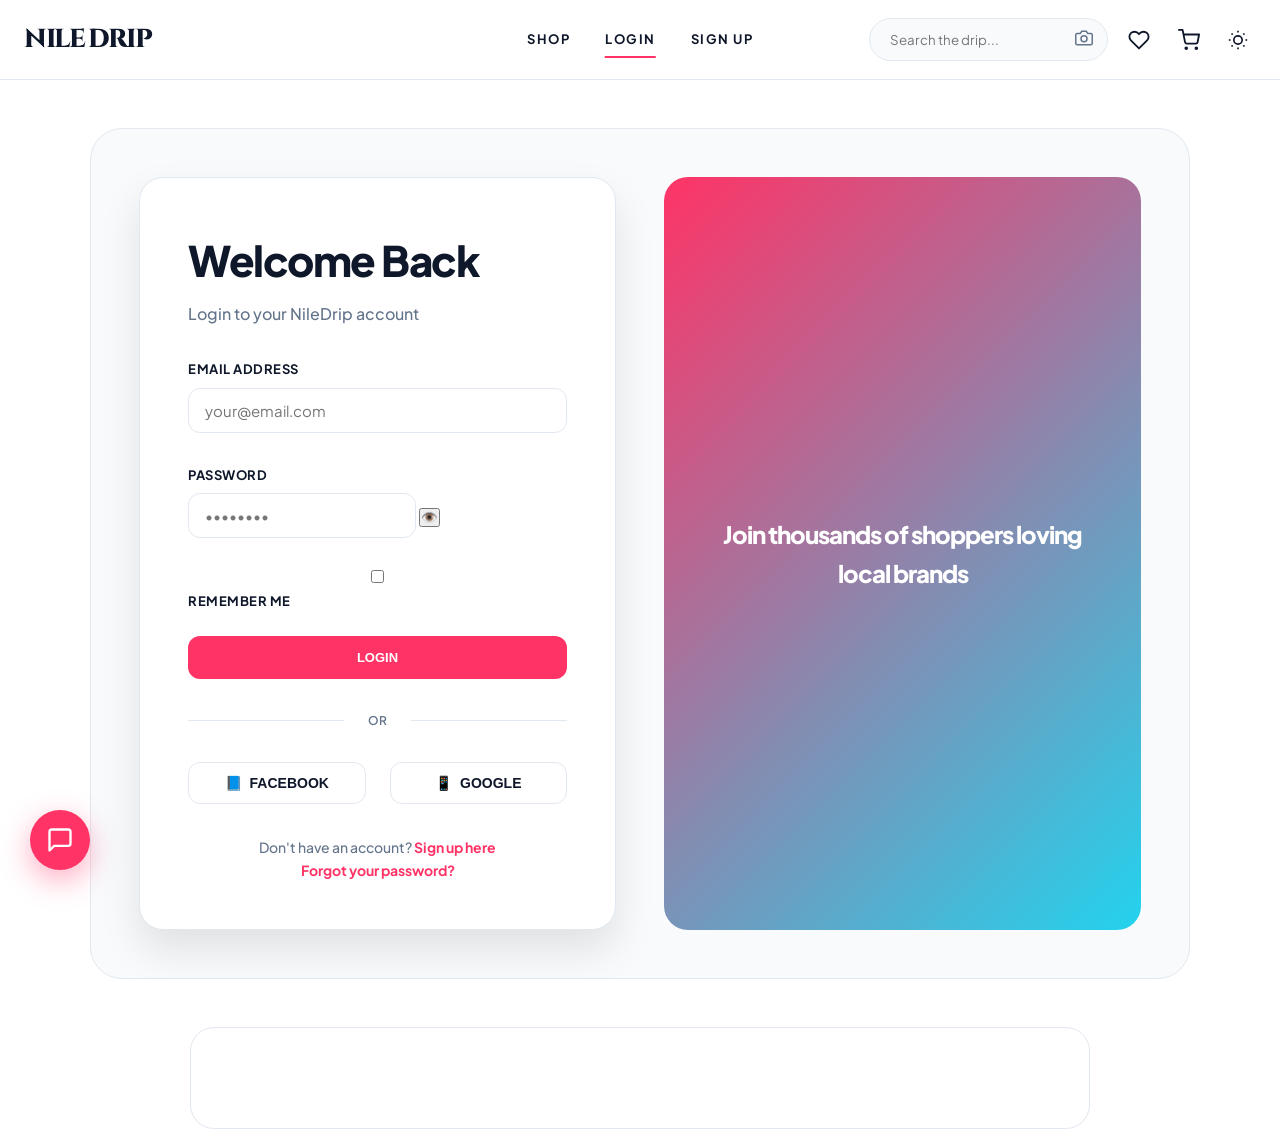
==== HTML/login.html @ d965705f "adding the old repo" ====
<!DOCTYPE html>
<html lang="en">
<head>
    <meta charset="UTF-8">
    <meta name="viewport" content="width=device-width, initial-scale=1.0">
    <title>NileDrip | Login</title>
    <!-- FIX: Backslashes (\) replaced with forward slashes (/) in CSS paths -->
    <link rel="stylesheet" href="../CSS/style-base.css">
    <link rel="stylesheet" href="../CSS/style-login-signup.css">
</head>
<body>
    <!-- Navigation -->
    <nav class="navbar">
        <div class="container">
            <div class="navbar-brand">
                <a href="../index.html" class="logo">
                    NILE<span class="drip">DRIP</span>
                </a>
            </div>
            <div class="navbar-menu" id="navbarMenu">
                <a href="shop.html" class="nav-link">Shop</a>
                <a href="login.html" class="nav-link active">Login</a>
                <a href="signup.html" class="nav-link">Sign Up</a>
            </div>

            <div class="navbar-actions">
                <a href="wishlist.html" class="cart-icon-btn wishlist-icon-btn" aria-label="Wishlist">
                    <svg width="22" height="22" viewBox="0 0 24 24" fill="none" stroke="currentColor"
                         stroke-width="2" stroke-linecap="round" stroke-linejoin="round">
                        <path d="M20.84 4.61a5.5 5.5 0 0 0-7.78 0L12 5.67l-1.06-1.06a5.5 5.5 0 0 0-7.78 7.78l1.06 1.06L12 21.23l7.78-7.78 1.06-1.06a5.5 5.5 0 0 0 0-7.78z"></path>
                    </svg>
                </a>

                <a href="cart.html" class="cart-icon-btn" aria-label="Cart">
                    <svg width="22" height="22" viewBox="0 0 24 24" fill="none" stroke="currentColor"
                         stroke-width="2" stroke-linecap="round" stroke-linejoin="round">
                        <circle cx="9" cy="21" r="1"></circle>
                        <circle cx="20" cy="21" r="1"></circle>
                        <path d="M1 1h4l2.68 13.39a2 2 0 0 0 2 1.61h9.72a2 2 0 0 0 2-1.61L23 6H6"></path>
                    </svg>
                    <span class="cart-nav-badge" id="cartNavBadge" style="display:none">0</span>
                </a>

                <button class="theme-toggle" id="themeToggle" aria-label="Toggle theme">
                    <svg width="20" height="20" viewBox="0 0 24 24" fill="none" stroke="currentColor" stroke-width="2">
                        <circle cx="12" cy="12" r="5"></circle>
                        <line x1="12" y1="1" x2="12" y2="3"></line>
                        <line x1="12" y1="21" x2="12" y2="23"></line>
                        <line x1="4.22" y1="4.22" x2="5.64" y2="5.64"></line>
                        <line x1="18.36" y1="18.36" x2="19.78" y2="19.78"></line>
                        <line x1="1" y1="12" x2="3" y2="12"></line>
                        <line x1="21" y1="12" x2="23" y2="12"></line>
                        <line x1="4.22" y1="19.78" x2="5.64" y2="18.36"></line>
                        <line x1="18.36" y1="5.64" x2="19.78" y2="4.22"></line>
                    </svg>
                </button>
                <button class="hamburger" id="hamburger">
                    <span></span><span></span><span></span>
                </button>
            </div>
        </div>
    </nav>

    <!-- Login Section -->
    <section class="auth-section">
        <div class="auth-container">
            <div class="auth-box">
                <h1 class="auth-title">Welcome Back</h1>
                <p class="auth-subtitle">Login to your NileDrip account</p>

                <form class="auth-form" id="loginForm">
                    <div class="form-group">
                        <label for="email">Email Address</label>
                        <input type="email" id="email" name="email"
                               placeholder="your@email.com" required>
                        <span class="error-message" id="emailError"></span>
                    </div>

                    <div class="form-group">
                        <label for="password">Password</label>
                        <div class="password-input-wrapper">
                            <input type="password" id="password" name="password"
                                   placeholder="••••••••" required>
                            <button type="button" class="toggle-password" id="togglePassword">👁️</button>
                        </div>
                        <span class="error-message" id="passwordError"></span>
                    </div>

                    <div class="form-group checkbox">
                        <input type="checkbox" id="remember" name="remember">
                        <label for="remember">Remember me</label>
                    </div>

                    <button type="submit" class="btn btn-primary btn-block">Login</button>
                </form>

                <div class="form-divider"><span>or</span></div>

                <div class="social-buttons">
                    <button class="btn btn-social"><span>📘</span> Facebook</button>
                    <button class="btn btn-social"><span>📱</span> Google</button>
                </div>

                <p class="auth-footer">
                    Don't have an account?
                    <a href="signup.html" class="auth-link">Sign up here</a>
                </p>
                <p class="auth-footer">
                    <a href="#" class="auth-link">Forgot your password?</a>
                </p>
            </div>

            <div class="auth-visual">
                <div class="visual-blob blob-1"></div>
                <div class="visual-blob blob-2"></div>
                <div class="visual-text">
                    <p>Join thousands of shoppers loving local brands</p>
                </div>
            </div>
        </div>
    </section>

<script src="../JS/store.js"></script>
<script src="../JS/utils.js"></script>
<script src="../JS/login.js"></script>
<script src="../JS/theme.js"></script>
</body>
</html>
---- CSS/style-base.css ----
/* ===========================================
   NILEDRIP - GLOBAL PREMIUM MASTER STYLES
   =========================================== */

@import url('https://fonts.googleapis.com/css2?family=Cinzel:wght@700;900&family=Plus+Jakarta+Sans:wght@300;400;500;600;700;800&display=swap');

:root {
    --primary-color: #FF3366;
    --secondary-color: #22D3EE;
    --accent-color: #F59E0B;
    --bg-primary: #ffffff;
    --bg-secondary: #f8fafc;
    --text-primary: #0f172a;
    --text-secondary: #64748b;
    --border-color: #e2e8f0;
    --shadow-sm: 0 1px 3px rgba(0,0,0,0.1);
    --shadow-md: 0 4px 6px -1px rgba(0,0,0,0.1);
    --shadow-lg: 0 20px 40px rgba(0, 0, 0, 0.1);
    --spacing-xs: 8px;
    --spacing-sm: 16px;
    --spacing-md: 24px;
    --spacing-lg: 32px;
    --spacing-xl: 48px;
    --nav-height: 80px;
    --transition-fast: 0.2s ease;
    --transition-base: 0.4s cubic-bezier(0.4, 0, 0.2, 1);
}

/* Dark Mode */
[data-theme="dark"] {
    --bg-primary: #020617;
    --bg-secondary: #0f172a;
    --text-primary: #f8fafc;
    --text-secondary: #94a3b8;
    --border-color: #1e293b;
    --shadow-lg: 0 20px 40px rgba(0, 0, 0, 0.4);
}

/* Global Reset */
* { margin: 0; padding: 0; box-sizing: border-box; }
html { scroll-behavior: smooth; }
body {
    font-family: 'Plus Jakarta Sans', sans-serif;
    background-color: var(--bg-primary);
    color: var(--text-primary);
    line-height: 1.6;
    transition: background-color 0.5s, color 0.5s;
    min-height: 100vh;
    -webkit-font-smoothing: antialiased;
}

.container {
    width: 100%;
    max-width: 1400px;
    margin: 0 auto;
    padding: 0 var(--spacing-md);
}

/* --- SYMMETRICAL MASTER NAVBAR --- */
.navbar {
    height: var(--nav-height);
    background: rgba(var(--bg-primary), 0.95);
    backdrop-filter: blur(12px);
    border-bottom: 1px solid var(--border-color);
    position: sticky;
    top: 0;
    z-index: 1200;
    display: flex;
    align-items: center;
}

.navbar .container {
    display: grid;
    grid-template-columns: 1fr auto 1fr; /* Absolute centering grid */
    align-items: center;
    width: 100%;
}

.navbar-brand {
    justify-self: start;
    min-width: 250px; /* Balance with right actions */
}

.logo {
    text-decoration: none;
    font-weight: 800;
    font-size: 26px;
    color: var(--text-primary);
    letter-spacing: -1.5px;
    display: flex;
    align-items: center;
    font-family: 'Cinzel', serif;
}

.logo .drip {
    margin-left: 4px;
    animation: drip-color-cycle 6s infinite linear;
}

@keyframes drip-color-cycle {
    0% { color: var(--primary-color); filter: drop-shadow(0 0 8px var(--primary-color)); }
    33% { color: var(--secondary-color); filter: drop-shadow(0 0 8px var(--secondary-color)); }
    66% { color: var(--accent-color); filter: drop-shadow(0 0 8px var(--accent-color)); }
    100% { color: var(--primary-color); filter: drop-shadow(0 0 8px var(--primary-color)); }
}

.navbar-menu {
    display: flex;
    gap: 35px;
    justify-self: center;
}

.nav-link {
    text-decoration: none;
    color: var(--text-primary);
    font-weight: 700;
    font-size: 13px;
    text-transform: uppercase;
    letter-spacing: 1.5px;
    transition: var(--transition-fast);
    position: relative;
    padding: 8px 0;
}

.nav-link::after {
    content: '';
    position: absolute;
    bottom: 0;
    left: 50%;
    width: 0;
    height: 2px;
    background: var(--primary-color);
    transition: var(--transition-base);
    transform: translateX(-50%);
}

.nav-link:hover::after, .nav-link.active::after {
    width: 100%;
}

.navbar-actions {
    display: flex;
    align-items: center;
    gap: 12px;
    justify-self: end;
    min-width: 250px; /* Match brand width for perfect symmetry */
    justify-content: flex-end;
}

.navbar-search {
    position: relative;
    width: 200px;
    transition: width 0.3s ease;
}

.navbar-search:focus-within {
    width: 240px;
}

.cart-icon-btn {
    position: relative;
    color: var(--text-primary);
    display: flex;
    padding: 8px;
    border-radius: 50%;
    transition: var(--transition-fast);
    text-decoration: none;
}

.cart-icon-btn:hover {
    background-color: var(--bg-secondary);
    color: var(--primary-color);
    transform: translateY(-2px);
}

.cart-nav-badge {
    position: absolute;
    top: -2px;
    right: -2px;
    background: var(--primary-color);
    color: white;
    font-size: 10px;
    width: 18px;
    height: 18px;
    border-radius: 50%;
    display: flex;
    align-items: center;
    justify-content: center;
    font-weight: 800;
    border: 2px solid var(--bg-primary);
}

.theme-toggle {
    background: none;
    border: none;
    cursor: pointer;
    color: var(--text-primary);
    display: flex;
    padding: 8px;
    border-radius: 50%;
    transition: var(--transition-fast);
}

.theme-toggle:hover {
    background-color: var(--bg-secondary);
    color: var(--primary-color);
    transform: rotate(15deg);
}

.hamburger {
    display: none;
    flex-direction: column;
    gap: 5px;
    background: none;
    border: none;
    cursor: pointer;
}

.hamburger span {
    width: 25px;
    height: 3px;
    background: var(--text-primary);
    border-radius: 2px;
}

/* --- BUTTONS --- */
.btn {
    padding: 14px 30px; border-radius: 12px; font-weight: 800;
    cursor: pointer; text-decoration: none; display: inline-block;
    transition: all 0.3s cubic-bezier(0.175, 0.885, 0.32, 1.275);
    text-transform: uppercase; font-size: 13px; border: none;
}
.btn-primary { background: var(--primary-color); color: #fff; }
.btn-primary:hover { transform: translateY(-3px); box-shadow: 0 15px 30px rgba(255, 0, 110, 0.2); }
.btn-secondary { background: var(--bg-secondary); color: var(--text-primary); border: 1px solid var(--border-color); }

/* --- SECTIONS --- */
section { padding: 80px 0; }
.section-title { font-size: 32px; font-weight: 900; margin-bottom: 40px; text-align: center; }

/* --- GLOBAL PRODUCT GRID --- */
.products-grid {
    display: grid;
    grid-template-columns: repeat(auto-fit, minmax(280px, 1fr));
    gap: var(--spacing-lg);
}

.product-card {
    background: var(--bg-primary);
    border-radius: 24px;
    overflow: hidden;
    border: 1px solid var(--border-color);
    transition: var(--transition-base);
    display: flex;
    flex-direction: column;
    text-decoration: none;
    color: inherit;
}

.product-card:hover {
    transform: translateY(-10px);
    border-color: var(--primary-color);
    box-shadow: var(--shadow-lg);
}

.product-image-link {
    display: block;
    width: 100%;
    aspect-ratio: 4/5;
    background: var(--bg-secondary);
    overflow: hidden;
}

.product-image-link img {
    width: 100%;
    height: 100%;
    object-fit: cover;
    transition: var(--transition-base);
}

.product-card:hover .product-image-link img {
    transform: scale(1.05);
}

.card-info {
    padding: var(--spacing-md);
    text-align: center;
    flex: 1;
    display: flex;
    flex-direction: column;
    justify-content: center;
}

.card-info h3 {
    font-size: 18px;
    font-weight: 800;
    margin-bottom: 8px;
    letter-spacing: -0.5px;
    color: var(--text-primary);
}

.card-info p {
    font-size: 16px;
    font-weight: 700;
    color: var(--primary-color);
}

/* --- FOOTER --- */
footer { background: var(--bg-secondary); padding: 80px 0; border-top: 1px solid var(--border-color); }
.footer-content { display: grid; grid-template-columns: repeat(auto-fit, minmax(250px, 1fr)); gap: 40px; }

.footer-links {
    list-style: none;
    padding: 0;
    display: flex;
    flex-direction: column;
    gap: 15px;
}

.footer-links li a {
    text-decoration: none;
    color: var(--text-secondary);
    font-weight: 600;
    font-size: 15px;
    display: flex;
    align-items: center;
    gap: 10px;
    transition: var(--transition-fast);
}

.footer-links li a:hover {
    color: var(--primary-color);
    transform: translateX(10px);
}

.link-icon {
    font-size: 18px;
    filter: grayscale(100%);
    transition: var(--transition-fast);
}

.footer-links li a:hover .link-icon {
    filter: grayscale(0%);
    transform: scale(1.2);
}

.footer-bottom { text-align: center; padding-top: 40px; border-top: 1px solid var(--border-color); margin-top: 40px; font-size: 14px; color: var(--text-secondary); }

/* --- AI SCOUT & SEARCH --- */
.ai-scout-trigger {
    position: fixed;
    bottom: 30px;
    left: 30px;
    width: 60px;
    height: 60px;
    background: var(--primary-color);
    color: white;
    border-radius: 50%;
    display: flex;
    align-items: center;
    justify-content: center;
    cursor: pointer;
    z-index: 2000;
    box-shadow: 0 10px 30px rgba(255, 51, 102, 0.4);
    transition: var(--transition-base);
}

.ai-scout-trigger:hover { transform: scale(1.1) rotate(15deg); }

.ai-scout-panel {
    position: fixed;
    bottom: 100px;
    left: 30px;
    width: 350px;
    height: 500px;
    background: var(--bg-primary);
    border: 1px solid var(--border-color);
    border-radius: 24px;
    display: flex;
    flex-direction: column;
    z-index: 2000;
    box-shadow: var(--shadow-lg);
    overflow: hidden;
    transform: translateY(20px);
    opacity: 0;
    pointer-events: none;
    transition: var(--transition-base);
}

.ai-scout-panel.active {
    transform: translateY(0);
    opacity: 1;
    pointer-events: all;
}

.ai-scout-header {
    background: var(--primary-color);
    padding: 15px 20px;
    color: white;
    display: flex;
    justify-content: space-between;
    align-items: center;
}

.ai-scout-messages {
    flex: 1;
    padding: 20px;
    overflow-y: auto;
    display: flex;
    flex-direction: column;
    gap: 12px;
}

.ai-message {
    padding: 10px 15px;
    border-radius: 12px;
    max-width: 80%;
    font-size: 14px;
    font-weight: 500;
}

.ai-message.bot { background: var(--bg-secondary); align-self: flex-start; }
.ai-message.user { background: var(--primary-color); color: white; align-self: flex-end; }

.ai-scout-input {
    padding: 15px;
    border-top: 1px solid var(--border-color);
    display: flex;
    gap: 10px;
}

.ai-scout-input input {
    flex: 1;
    padding: 10px;
    border-radius: 10px;
    border: 1px solid var(--border-color);
    background: var(--bg-secondary);
    color: var(--text-primary);
}

.navbar-search {
    position: relative;
    max-width: 400px;
    width: 100%;
}

.search-wrapper {
    position: relative;
    display: flex;
    align-items: center;
}

.search-wrapper input {
    width: 100%;
    padding: 12px 45px 12px 20px;
    border-radius: 30px;
    border: 1px solid var(--border-color);
    background: var(--bg-secondary);
    color: var(--text-primary);
    font-family: inherit;
    transition: var(--transition-fast);
}

.search-wrapper input:focus {
    border-color: var(--primary-color);
    background: var(--bg-primary);
    box-shadow: 0 0 0 4px rgba(255, 51, 102, 0.1);
}

.search-img-btn {
    position: absolute;
    right: 15px;
    background: none;
    border: none;
    color: var(--text-secondary);
    cursor: pointer;
    transition: var(--transition-fast);
}

.search-img-btn:hover { color: var(--primary-color); }

/* Scroll Reveal */
.reveal {
    opacity: 0;
    transform: translateY(30px);
    transition: all 0.8s var(--transition-base);
}

.reveal.active {
    opacity: 1;
    transform: translateY(0);
}

/* --- MOBILE SYMMETRY --- */
@media (max-width: 1000px) {
    .navbar .container {
        grid-template-columns: auto 1fr auto;
        min-height: var(--nav-height);
    }
    
    .navbar-brand, .navbar-actions {
        min-width: unset;
    }

    .navbar-menu {
        position: fixed;
        top: var(--nav-height);
        left: -100%;
        width: 100%;
        height: calc(100vh - var(--nav-height));
        background: var(--bg-primary);
        flex-direction: column;
        align-items: center;
        padding-top: 50px;
        transition: var(--transition-base);
        z-index: 1100;
        gap: 30px;
    }

    .navbar-menu.active {
        left: 0;
    }

    .hamburger {
        display: flex;
    }

    .navbar-search {
        display: none; /* Injected search hidden on mobile top bar */
    }
}
---- CSS/style-login-signup.css ----
/* Styling For: login.html, signup.html */

.auth-section {
    min-height: calc(100vh - var(--nav-height));
    display: flex;
    align-items: center;
    justify-content: center;
    padding: var(--spacing-xl) 0;
}

.auth-container {
    display: grid;
    grid-template-columns: 1fr 1fr;
    gap: var(--spacing-xl);
    width: 100%;
    max-width: 1100px;
    align-items: center;
    background: var(--bg-secondary);
    border-radius: 32px;
    padding: var(--spacing-xl);
    border: 1px solid var(--border-color);
}

@media (max-width: 900px) {
    .auth-container {
        grid-template-columns: 1fr;
        padding: var(--spacing-lg);
    }
}

.auth-box {
    background: var(--bg-primary);
    padding: var(--spacing-xl);
    border-radius: 24px;
    border: 1px solid var(--border-color);
    box-shadow: var(--shadow-lg);
}

.auth-title {
    font-size: clamp(32px, 4vw, 42px);
    font-weight: 800;
    margin-bottom: 8px;
    letter-spacing: -1.5px;
}

.auth-subtitle {
    color: var(--text-secondary);
    margin-bottom: var(--spacing-lg);
    font-size: 16px;
    font-weight: 500;
}

.auth-form {
    display: flex;
    flex-direction: column;
    gap: var(--spacing-md);
}

.form-group {
    display: flex;
    flex-direction: column;
    gap: 8px;
}

.form-group label {
    font-weight: 700;
    font-size: 13px;
    text-transform: uppercase;
    letter-spacing: 0.5px;
}

.form-group input {
    padding: 12px 16px;
    border-radius: 12px;
    border: 1px solid var(--border-color);
    background: var(--bg-primary);
    color: var(--text-primary);
    font-family: inherit;
    font-size: 15px;
    transition: var(--transition-fast);
}

.form-group input:focus {
    outline: none;
    border-color: var(--primary-color);
    box-shadow: 0 0 0 4px rgba(255, 51, 102, 0.1);
}

.form-divider {
    display: flex;
    align-items: center;
    gap: var(--spacing-md);
    margin: var(--spacing-lg) 0;
    color: var(--text-secondary);
    font-weight: 600;
    text-transform: uppercase;
    font-size: 12px;
}

.form-divider:before,
.form-divider:after {
    content: '';
    flex: 1;
    height: 1px;
    background: var(--border-color);
}

.social-buttons {
    display: grid;
    grid-template-columns: 1fr 1fr;
    gap: var(--spacing-md);
    margin-bottom: var(--spacing-lg);
}

.btn-social {
    background: var(--bg-primary);
    border: 1px solid var(--border-color);
    color: var(--text-primary);
    padding: 12px;
    font-size: 14px;
    display: flex;
    align-items: center;
    justify-content: center;
    gap: 8px;
}

.btn-social:hover {
    background: var(--bg-secondary);
    border-color: var(--text-secondary);
}

.auth-footer {
    text-align: center;
    color: var(--text-secondary);
    font-size: 14px;
    font-weight: 500;
}

.auth-link {
    color: var(--primary-color);
    text-decoration: none;
    font-weight: 700;
}

.auth-visual {
    position: relative;
    height: 100%;
    min-height: 400px;
    border-radius: 24px;
    overflow: hidden;
    background: linear-gradient(135deg, var(--primary-color), var(--secondary-color));
    display: flex;
    align-items: center;
    justify-content: center;
}

@media (max-width: 900px) {
    .auth-visual {
        display: none;
    }
}

.visual-text {
    color: white;
    font-size: 24px;
    font-weight: 800;
    text-align: center;
    padding: var(--spacing-xl);
    z-index: 2;
    letter-spacing: -1px;
}
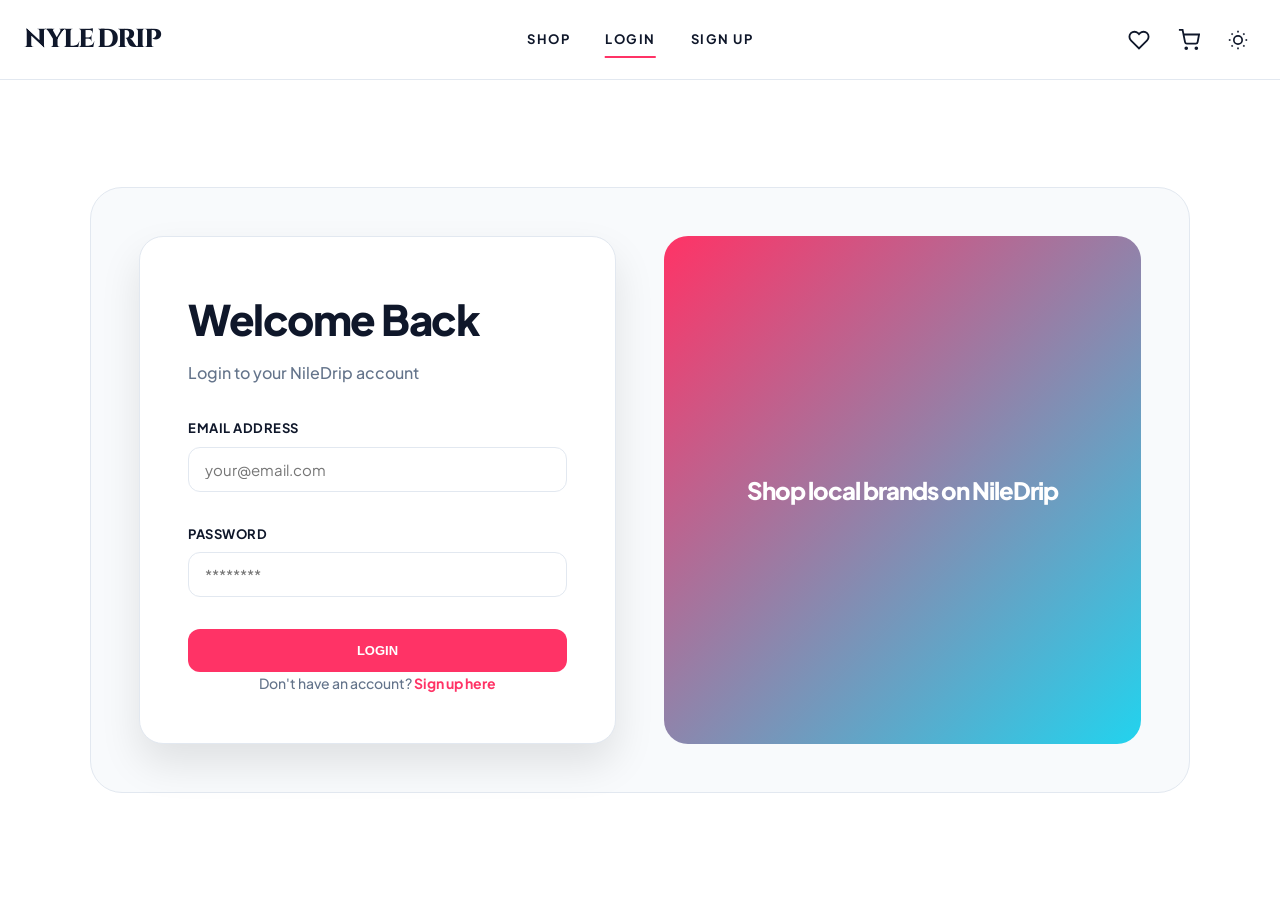
==== commit 8231da9e: "form" ====
--- a/HTML/login.html
+++ b/HTML/login.html
@@ -4,125 +4,13 @@
     <meta charset="UTF-8">
     <meta name="viewport" content="width=device-width, initial-scale=1.0">
     <title>NileDrip | Login</title>
-    <!-- FIX: Backslashes (\) replaced with forward slashes (/) in CSS paths -->
+    <link rel="icon" href="../assets/favicon.svg" type="image/svg+xml">
     <link rel="stylesheet" href="../CSS/style-base.css">
     <link rel="stylesheet" href="../CSS/style-login-signup.css">
 </head>
 <body>
-    <!-- Navigation -->
-    <nav class="navbar">
-        <div class="container">
-            <div class="navbar-brand">
-                <a href="../index.html" class="logo">
-                    NILE<span class="drip">DRIP</span>
-                </a>
-            </div>
-            <div class="navbar-menu" id="navbarMenu">
-                <a href="shop.html" class="nav-link">Shop</a>
-                <a href="login.html" class="nav-link active">Login</a>
-                <a href="signup.html" class="nav-link">Sign Up</a>
-            </div>
-
-            <div class="navbar-actions">
-                <a href="wishlist.html" class="cart-icon-btn wishlist-icon-btn" aria-label="Wishlist">
-                    <svg width="22" height="22" viewBox="0 0 24 24" fill="none" stroke="currentColor"
-                         stroke-width="2" stroke-linecap="round" stroke-linejoin="round">
-                        <path d="M20.84 4.61a5.5 5.5 0 0 0-7.78 0L12 5.67l-1.06-1.06a5.5 5.5 0 0 0-7.78 7.78l1.06 1.06L12 21.23l7.78-7.78 1.06-1.06a5.5 5.5 0 0 0 0-7.78z"></path>
-                    </svg>
-                </a>
-
-                <a href="cart.html" class="cart-icon-btn" aria-label="Cart">
-                    <svg width="22" height="22" viewBox="0 0 24 24" fill="none" stroke="currentColor"
-                         stroke-width="2" stroke-linecap="round" stroke-linejoin="round">
-                        <circle cx="9" cy="21" r="1"></circle>
-                        <circle cx="20" cy="21" r="1"></circle>
-                        <path d="M1 1h4l2.68 13.39a2 2 0 0 0 2 1.61h9.72a2 2 0 0 0 2-1.61L23 6H6"></path>
-                    </svg>
-                    <span class="cart-nav-badge" id="cartNavBadge" style="display:none">0</span>
-                </a>
-
-                <button class="theme-toggle" id="themeToggle" aria-label="Toggle theme">
-                    <svg width="20" height="20" viewBox="0 0 24 24" fill="none" stroke="currentColor" stroke-width="2">
-                        <circle cx="12" cy="12" r="5"></circle>
-                        <line x1="12" y1="1" x2="12" y2="3"></line>
-                        <line x1="12" y1="21" x2="12" y2="23"></line>
-                        <line x1="4.22" y1="4.22" x2="5.64" y2="5.64"></line>
-                        <line x1="18.36" y1="18.36" x2="19.78" y2="19.78"></line>
-                        <line x1="1" y1="12" x2="3" y2="12"></line>
-                        <line x1="21" y1="12" x2="23" y2="12"></line>
-                        <line x1="4.22" y1="19.78" x2="5.64" y2="18.36"></line>
-                        <line x1="18.36" y1="5.64" x2="19.78" y2="4.22"></line>
-                    </svg>
-                </button>
-                <button class="hamburger" id="hamburger">
-                    <span></span><span></span><span></span>
-                </button>
-            </div>
-        </div>
-    </nav>
-
-    <!-- Login Section -->
-    <section class="auth-section">
-        <div class="auth-container">
-            <div class="auth-box">
-                <h1 class="auth-title">Welcome Back</h1>
-                <p class="auth-subtitle">Login to your NileDrip account</p>
-
-                <form class="auth-form" id="loginForm">
-                    <div class="form-group">
-                        <label for="email">Email Address</label>
-                        <input type="email" id="email" name="email"
-                               placeholder="your@email.com" required>
-                        <span class="error-message" id="emailError"></span>
-                    </div>
-
-                    <div class="form-group">
-                        <label for="password">Password</label>
-                        <div class="password-input-wrapper">
-                            <input type="password" id="password" name="password"
-                                   placeholder="••••••••" required>
-                            <button type="button" class="toggle-password" id="togglePassword">👁️</button>
-                        </div>
-                        <span class="error-message" id="passwordError"></span>
-                    </div>
-
-                    <div class="form-group checkbox">
-                        <input type="checkbox" id="remember" name="remember">
-                        <label for="remember">Remember me</label>
-                    </div>
-
-                    <button type="submit" class="btn btn-primary btn-block">Login</button>
-                </form>
-
-                <div class="form-divider"><span>or</span></div>
-
-                <div class="social-buttons">
-                    <button class="btn btn-social"><span>📘</span> Facebook</button>
-                    <button class="btn btn-social"><span>📱</span> Google</button>
-                </div>
-
-                <p class="auth-footer">
-                    Don't have an account?
-                    <a href="signup.html" class="auth-link">Sign up here</a>
-                </p>
-                <p class="auth-footer">
-                    <a href="#" class="auth-link">Forgot your password?</a>
-                </p>
-            </div>
-
-            <div class="auth-visual">
-                <div class="visual-blob blob-1"></div>
-                <div class="visual-blob blob-2"></div>
-                <div class="visual-text">
-                    <p>Join thousands of shoppers loving local brands</p>
-                </div>
-            </div>
-        </div>
-    </section>
-
-<script src="../JS/store.js"></script>
-<script src="../JS/utils.js"></script>
-<script src="../JS/login.js"></script>
-<script src="../JS/theme.js"></script>
+<nav class="navbar"><div class="container"><div class="navbar-brand"><a href="../index.html" class="logo">NILE<span class="drip">DRIP</span></a></div><div class="navbar-menu" id="navbarMenu"><a href="shop.html" class="nav-link">Shop</a><a href="login.html" class="nav-link active">Login</a><a href="signup.html" class="nav-link">Sign Up</a></div><div class="navbar-actions"><a href="wishlist.html" class="cart-icon-btn wishlist-icon-btn" aria-label="Wishlist"><svg width="22" height="22" viewBox="0 0 24 24" fill="none" stroke="currentColor" stroke-width="2"><path d="M20.84 4.61a5.5 5.5 0 0 0-7.78 0L12 5.67l-1.06-1.06a5.5 5.5 0 0 0-7.78 7.78l1.06 1.06L12 21.23l7.78-7.78 1.06-1.06a5.5 5.5 0 0 0 0-7.78z"></path></svg><span id="wishlistNavBadge" class="cart-nav-badge" style="display:none">0</span></a><a href="cart.html" class="cart-icon-btn" aria-label="Cart"><svg width="22" height="22" viewBox="0 0 24 24" fill="none" stroke="currentColor" stroke-width="2"><circle cx="9" cy="21" r="1"></circle><circle cx="20" cy="21" r="1"></circle><path d="M1 1h4l2.68 13.39a2 2 0 0 0 2 1.61h9.72a2 2 0 0 0 2-1.61L23 6H6"></path></svg><span id="cartNavBadge" class="cart-nav-badge" style="display:none">0</span></a><button class="theme-toggle" id="themeToggle" aria-label="Toggle theme"><svg width="20" height="20" viewBox="0 0 24 24" fill="none" stroke="currentColor" stroke-width="2"><circle cx="12" cy="12" r="5"></circle><line x1="12" y1="1" x2="12" y2="3"></line><line x1="12" y1="21" x2="12" y2="23"></line><line x1="4.22" y1="4.22" x2="5.64" y2="5.64"></line><line x1="18.36" y1="18.36" x2="19.78" y2="19.78"></line><line x1="1" y1="12" x2="3" y2="12"></line><line x1="21" y1="12" x2="23" y2="12"></line><line x1="4.22" y1="19.78" x2="5.64" y2="18.36"></line><line x1="18.36" y1="5.64" x2="19.78" y2="4.22"></line></svg></button><button class="hamburger" id="hamburger"><span></span><span></span><span></span></button></div></div></nav>
+<section class="auth-section"><div class="auth-container"><div class="auth-box"><h1 class="auth-title">Welcome Back</h1><p class="auth-subtitle">Login to your NileDrip account</p><form class="auth-form" id="loginForm"><div class="form-group"><label for="email">Email Address</label><input type="email" id="email" name="email" placeholder="your@email.com" required><span class="error-message" id="emailError"></span></div><div class="form-group"><label for="password">Password</label><input type="password" id="password" name="password" placeholder="********" required><span class="error-message" id="passwordError"></span></div><button type="submit" class="btn btn-primary btn-block">Login</button></form><p class="auth-footer">Don't have an account? <a href="signup.html" class="auth-link">Sign up here</a></p></div><div class="auth-visual"><div class="visual-text"><p>Shop local brands on NileDrip</p></div></div></div></section>
+<script src="../JS/store.js"></script><script src="../JS/db.js"></script><script src="../JS/i18n.js"></script><script src="../JS/api.js"></script><script src="../JS/utils.js"></script><script src="../JS/login.js"></script><script src="../JS/theme.js"></script><script src="../JS/main.js"></script>
 </body>
-</html>
+</html>
--- a/CSS/style-login-signup.css
+++ b/CSS/style-login-signup.css
@@ -62,11 +62,53 @@
     gap: 8px;
 }
 
+.form-row {
+    display: grid;
+    grid-template-columns: 1fr 1fr;
+    gap: var(--spacing-md);
+}
+
+@media (max-width: 700px) {
+    .form-row {
+        grid-template-columns: 1fr;
+    }
+}
+
 .form-group label {
     font-weight: 700;
     font-size: 13px;
     text-transform: uppercase;
     letter-spacing: 0.5px;
+}
+
+.form-group.checkbox {
+    display: grid;
+    grid-template-columns: 20px 1fr;
+    align-items: start;
+    column-gap: 10px;
+    row-gap: 4px;
+    margin-top: 2px;
+}
+
+.form-group.checkbox input[type="checkbox"] {
+    width: 18px;
+    height: 18px;
+    margin: 2px 0 0;
+    accent-color: var(--primary-color);
+}
+
+.form-group.checkbox label {
+    margin: 0;
+    font-size: 14px;
+    font-weight: 600;
+    line-height: 1.45;
+    text-transform: none;
+    letter-spacing: 0;
+    color: var(--text-primary);
+}
+
+.form-group.checkbox .error-message {
+    grid-column: 2 / 3;
 }
 
 .form-group input {
